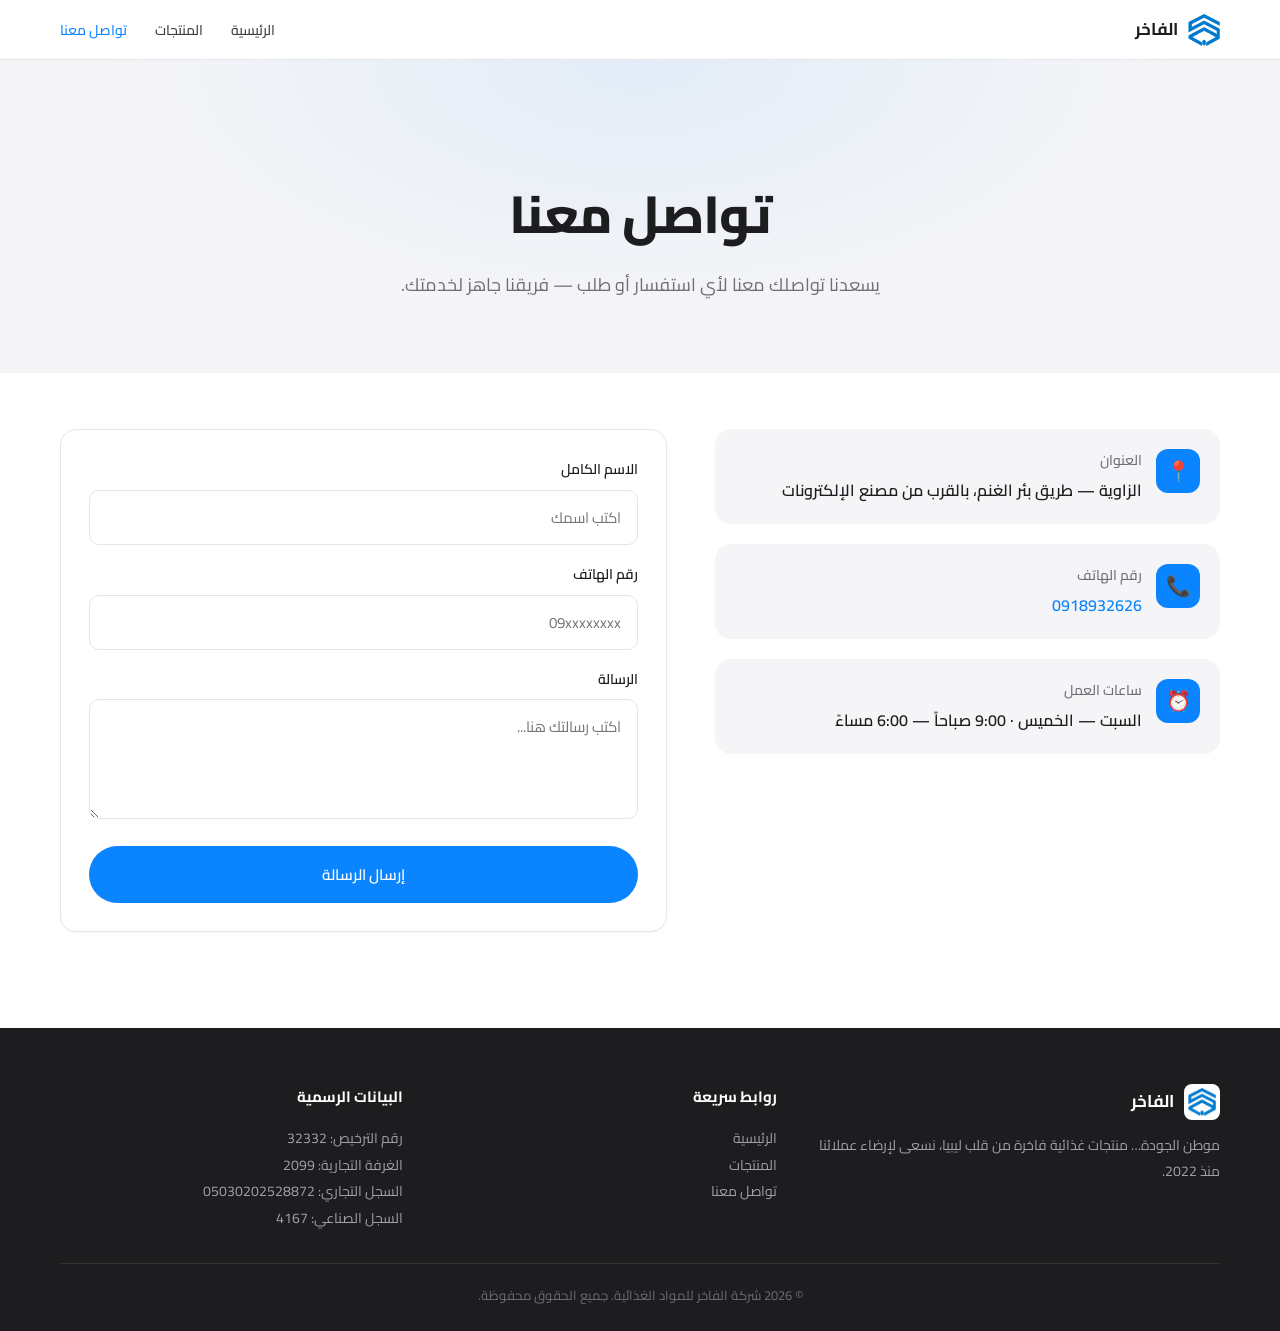
==== contact.html @ 940f7730 "Changes Co-authored-by: elseadyosef56-svg <226930668+elseadyosef56-svg@users.noreply.github.com>" ====
<!DOCTYPE html>
<html lang="ar" dir="rtl">
<head>
  <meta charset="UTF-8" />
  <meta name="viewport" content="width=device-width, initial-scale=1.0, viewport-fit=cover" />
  <meta name="description" content="تواصل مع شركة الفاخر للمواد الغذائية — الزاوية، ليبيا. هاتف: 0918932626" />
  <meta name="theme-color" content="#0a84ff" />
  <title>تواصل معنا | الفاخر</title>
  <link rel="icon" href="assets/images/logo.jpeg" type="image/jpeg" />
  <link rel="preconnect" href="https://fonts.googleapis.com" />
  <link rel="preconnect" href="https://fonts.gstatic.com" crossorigin />
  <link href="https://fonts.googleapis.com/css2?family=Cairo:wght@400;500;600;700;800&family=Tajawal:wght@400;500;700&display=swap" rel="stylesheet" />
  <link rel="stylesheet" href="style.css" />
</head>
<body>
  <header class="navbar">
    <div class="container nav-inner">
      <a class="nav-brand" href="index.html">
        <img src="assets/images/logo.jpeg" alt="شعار الفاخر" />
        <span>الفاخر</span>
      </a>
      <button class="nav-toggle" aria-label="فتح القائمة" aria-expanded="false">
        <span></span><span></span><span></span>
      </button>
      <ul class="nav-links">
        <li><a href="index.html">الرئيسية</a></li>
        <li><a href="products.html">المنتجات</a></li>
        <li><a href="contact.html" class="active">تواصل معنا</a></li>
      </ul>
    </div>
  </header>

  <main>
    <section class="page-header">
      <h1>تواصل معنا</h1>
      <p>يسعدنا تواصلك معنا لأي استفسار أو طلب — فريقنا جاهز لخدمتك.</p>
    </section>

    <section style="padding: 56px 0 96px;">
      <div class="container">
        <div class="contact-grid">
          <div class="contact-info">
            <div class="contact-item reveal">
              <div class="ic">📍</div>
              <div>
                <h4>العنوان</h4>
                <p>الزاوية — طريق بئر الغنم، بالقرب من مصنع الإلكترونات</p>
              </div>
            </div>
            <div class="contact-item reveal">
              <div class="ic">📞</div>
              <div>
                <h4>رقم الهاتف</h4>
                <p><a href="tel:+218918932626" style="color: var(--brand);">0918932626</a></p>
              </div>
            </div>
            <div class="contact-item reveal">
              <div class="ic">⏰</div>
              <div>
                <h4>ساعات العمل</h4>
                <p>السبت — الخميس · 9:00 صباحاً — 6:00 مساءً</p>
              </div>
            </div>
          </div>

          <form class="contact-form reveal" novalidate>
            <div class="form-success">✓ شكراً لتواصلك! سنرد عليك في أقرب وقت.</div>
            <div class="form-group">
              <label for="name">الاسم الكامل</label>
              <input type="text" id="name" name="name" required placeholder="اكتب اسمك" />
            </div>
            <div class="form-group">
              <label for="phone">رقم الهاتف</label>
              <input type="tel" id="phone" name="phone" required placeholder="09xxxxxxxx" />
            </div>
            <div class="form-group">
              <label for="message">الرسالة</label>
              <textarea id="message" name="message" required placeholder="اكتب رسالتك هنا..."></textarea>
            </div>
            <button type="submit" class="form-submit">إرسال الرسالة</button>
          </form>
        </div>
      </div>
    </section>
  </main>

  <footer class="footer">
    <div class="container">
      <div class="footer-grid">
        <div>
          <div class="footer-brand">
            <img src="assets/images/logo.jpeg" alt="شعار الفاخر" />
            <span>الفاخر</span>
          </div>
          <p>موطن الجودة… منتجات غذائية فاخرة من قلب ليبيا، نسعى لإرضاء عملائنا منذ 2022.</p>
        </div>
        <div>
          <h4>روابط سريعة</h4>
          <ul>
            <li><a href="index.html">الرئيسية</a></li>
            <li><a href="products.html">المنتجات</a></li>
            <li><a href="contact.html">تواصل معنا</a></li>
          </ul>
        </div>
        <div>
          <h4>البيانات الرسمية</h4>
          <ul>
            <li>رقم الترخيص: 32332</li>
            <li>الغرفة التجارية: 2099</li>
            <li>السجل التجاري: 05030202528872</li>
            <li>السجل الصناعي: 4167</li>
          </ul>
        </div>
      </div>
      <div class="footer-bottom">
        © <span id="year"></span> شركة الفاخر للمواد الغذائية. جميع الحقوق محفوظة.
      </div>
    </div>
  </footer>

  <script src="script.js"></script>
</body>
</html>
---- style.css ----
/* ============================================
   Al-Fakher (الفاخر) — Premium Static Site
   Mobile-first, RTL, Apple-style minimalism
   ============================================ */

:root {
  --brand: #0a84ff;          /* Apple blue, close to logo */
  --brand-dark: #0066cc;
  --bg: #ffffff;
  --bg-soft: #f5f5f7;        /* Apple light gray */
  --bg-card: #ffffff;
  --text: #1d1d1f;           /* Apple near-black */
  --text-muted: #6e6e73;
  --border: #e5e5ea;
  --shadow-sm: 0 1px 2px rgba(0, 0, 0, 0.04);
  --shadow-md: 0 6px 24px rgba(0, 0, 0, 0.06);
  --shadow-lg: 0 20px 50px rgba(0, 0, 0, 0.1);
  --radius-sm: 10px;
  --radius-md: 16px;
  --radius-lg: 22px;
  --container: 1200px;
  --nav-h: 60px;
  --transition: 0.3s cubic-bezier(0.22, 1, 0.36, 1);
}

* { box-sizing: border-box; margin: 0; padding: 0; }

html { scroll-behavior: smooth; -webkit-text-size-adjust: 100%; }

body {
  font-family: 'Cairo', 'Tajawal', -apple-system, BlinkMacSystemFont, sans-serif;
  font-size: 16px;
  line-height: 1.7;
  color: var(--text);
  background: var(--bg);
  direction: rtl;
  text-align: right;
  -webkit-font-smoothing: antialiased;
  overflow-x: hidden;
}

img { max-width: 100%; height: auto; display: block; }
a { color: inherit; text-decoration: none; transition: color var(--transition); }
button { font-family: inherit; cursor: pointer; border: none; background: none; }

.container {
  width: 100%;
  max-width: var(--container);
  margin: 0 auto;
  padding: 0 20px;
}

/* ===== Navbar ===== */
.navbar {
  position: fixed;
  top: 0; left: 0; right: 0;
  height: var(--nav-h);
  background: rgba(255, 255, 255, 0.8);
  backdrop-filter: saturate(180%) blur(20px);
  -webkit-backdrop-filter: saturate(180%) blur(20px);
  border-bottom: 1px solid var(--border);
  z-index: 1000;
  transition: box-shadow var(--transition);
}
.navbar.scrolled { box-shadow: var(--shadow-sm); }

.nav-inner {
  height: 100%;
  display: flex;
  align-items: center;
  justify-content: space-between;
  gap: 16px;
}
.nav-brand {
  display: flex;
  align-items: center;
  gap: 10px;
  font-weight: 700;
  font-size: 17px;
  color: var(--text);
}
.nav-brand img { width: 32px; height: 32px; border-radius: 6px; object-fit: contain; }

.nav-links {
  display: flex;
  align-items: center;
  gap: 28px;
  list-style: none;
}
.nav-links a {
  font-size: 14px;
  font-weight: 500;
  color: var(--text);
  opacity: 0.85;
}
.nav-links a:hover, .nav-links a.active { opacity: 1; color: var(--brand); }

.nav-toggle {
  display: none;
  width: 40px;
  height: 40px;
  flex-direction: column;
  justify-content: center;
  align-items: center;
  gap: 5px;
}
.nav-toggle span {
  display: block;
  width: 22px;
  height: 2px;
  background: var(--text);
  border-radius: 2px;
  transition: transform var(--transition), opacity var(--transition);
}
.nav-toggle.open span:nth-child(1) { transform: translateY(7px) rotate(45deg); }
.nav-toggle.open span:nth-child(2) { opacity: 0; }
.nav-toggle.open span:nth-child(3) { transform: translateY(-7px) rotate(-45deg); }

@media (max-width: 768px) {
  .nav-toggle { display: flex; }
  .nav-links {
    position: fixed;
    top: var(--nav-h);
    left: 0; right: 0;
    flex-direction: column;
    gap: 0;
    background: rgba(255,255,255,0.98);
    backdrop-filter: blur(20px);
    border-bottom: 1px solid var(--border);
    padding: 10px 0;
    transform: translateY(-120%);
    transition: transform var(--transition);
  }
  .nav-links.open { transform: translateY(0); }
  .nav-links li { width: 100%; }
  .nav-links a {
    display: block;
    padding: 14px 24px;
    font-size: 16px;
    border-bottom: 1px solid var(--border);
  }
  .nav-links li:last-child a { border-bottom: none; }
}

/* ===== Sections ===== */
main { padding-top: var(--nav-h); }
section { padding: 64px 0; }
@media (min-width: 768px) { section { padding: 96px 0; } }

.section-title {
  font-size: 28px;
  font-weight: 700;
  letter-spacing: -0.02em;
  margin-bottom: 12px;
  color: var(--text);
}
.section-sub {
  font-size: 16px;
  color: var(--text-muted);
  margin-bottom: 40px;
  max-width: 640px;
}
@media (min-width: 768px) {
  .section-title { font-size: 40px; }
  .section-sub { font-size: 18px; }
}

/* ===== Hero ===== */
.hero {
  min-height: calc(100vh - var(--nav-h));
  display: flex;
  align-items: center;
  justify-content: center;
  text-align: center;
  background:
    radial-gradient(ellipse at top, rgba(10,132,255,0.08), transparent 60%),
    var(--bg-soft);
  padding: 80px 20px;
}
.hero-inner { max-width: 800px; animation: fadeUp 0.9s ease both; }
.hero-logo {
  width: 110px;
  height: 110px;
  margin: 0 auto 28px;
  border-radius: 24px;
  background: white;
  padding: 14px;
  box-shadow: var(--shadow-lg);
  object-fit: contain;
}
.hero h1 {
  font-size: 40px;
  font-weight: 800;
  letter-spacing: -0.03em;
  line-height: 1.15;
  background: linear-gradient(135deg, var(--text) 0%, var(--brand) 100%);
  -webkit-background-clip: text;
  background-clip: text;
  -webkit-text-fill-color: transparent;
  margin-bottom: 18px;
}
.hero p {
  font-size: 17px;
  color: var(--text-muted);
  max-width: 560px;
  margin: 0 auto 32px;
}
.hero-cta {
  display: inline-flex;
  align-items: center;
  gap: 8px;
  background: var(--brand);
  color: white;
  padding: 14px 30px;
  border-radius: 999px;
  font-weight: 600;
  font-size: 15px;
  transition: transform var(--transition), background var(--transition);
}
.hero-cta:hover { background: var(--brand-dark); transform: translateY(-2px); color: white; }

@media (min-width: 768px) {
  .hero h1 { font-size: 64px; }
  .hero p { font-size: 19px; }
  .hero-logo { width: 130px; height: 130px; }
}

/* ===== About ===== */
.about { background: var(--bg); }
.about-grid {
  display: grid;
  grid-template-columns: 1fr;
  gap: 24px;
  margin-top: 32px;
}
@media (min-width: 768px) { .about-grid { grid-template-columns: 1fr 1fr; gap: 32px; } }

.about-card {
  background: var(--bg-soft);
  border-radius: var(--radius-md);
  padding: 32px;
  transition: transform var(--transition), box-shadow var(--transition);
}
.about-card:hover { transform: translateY(-4px); box-shadow: var(--shadow-md); }
.about-card .icon {
  width: 48px; height: 48px;
  border-radius: 12px;
  background: var(--brand);
  color: white;
  display: flex; align-items: center; justify-content: center;
  font-size: 22px;
  margin-bottom: 16px;
}
.about-card h3 { font-size: 20px; margin-bottom: 8px; font-weight: 700; }
.about-card p { color: var(--text-muted); font-size: 15px; }

/* ===== Products Grid ===== */
.products { background: var(--bg-soft); }
.products-grid {
  display: grid;
  grid-template-columns: 1fr;
  gap: 20px;
}
@media (min-width: 600px) { .products-grid { grid-template-columns: repeat(2, 1fr); } }
@media (min-width: 992px) { .products-grid { grid-template-columns: repeat(3, 1fr); gap: 28px; } }

.product-card {
  background: var(--bg-card);
  border-radius: var(--radius-md);
  overflow: hidden;
  box-shadow: var(--shadow-sm);
  transition: transform var(--transition), box-shadow var(--transition);
}
.product-card:hover {
  transform: translateY(-6px);
  box-shadow: var(--shadow-lg);
}
.product-img {
  width: 100%;
  aspect-ratio: 4/3;
  object-fit: cover;
  background: var(--bg-soft);
  transition: transform 0.6s ease;
}
.product-card:hover .product-img { transform: scale(1.05); }
.product-info { padding: 20px; }
.product-info h3 { font-size: 18px; font-weight: 700; margin-bottom: 6px; }
.product-info p { font-size: 14px; color: var(--text-muted); }

/* ===== Company Info Cards ===== */
.info { background: var(--bg); }
.info-grid {
  display: grid;
  grid-template-columns: 1fr;
  gap: 16px;
}
@media (min-width: 600px) { .info-grid { grid-template-columns: repeat(2, 1fr); } }
@media (min-width: 992px) { .info-grid { grid-template-columns: repeat(4, 1fr); } }

.info-card {
  background: linear-gradient(135deg, #ffffff, #f5f5f7);
  border: 1px solid var(--border);
  border-radius: var(--radius-md);
  padding: 24px;
  text-align: center;
  transition: transform var(--transition), box-shadow var(--transition), border-color var(--transition);
}
.info-card:hover {
  transform: translateY(-4px);
  box-shadow: var(--shadow-md);
  border-color: var(--brand);
}
.info-card .label {
  font-size: 13px;
  color: var(--text-muted);
  margin-bottom: 8px;
  font-weight: 500;
}
.info-card .value {
  font-size: 22px;
  font-weight: 800;
  color: var(--brand);
  letter-spacing: -0.01em;
  word-break: break-all;
}

/* ===== Contact ===== */
.contact-grid {
  display: grid;
  grid-template-columns: 1fr;
  gap: 32px;
}
@media (min-width: 900px) { .contact-grid { grid-template-columns: 1fr 1.2fr; gap: 48px; } }

.contact-info { display: flex; flex-direction: column; gap: 20px; }
.contact-item {
  display: flex; gap: 14px;
  background: var(--bg-soft);
  padding: 20px;
  border-radius: var(--radius-md);
  transition: transform var(--transition);
}
.contact-item:hover { transform: translateX(-4px); }
.contact-item .ic {
  width: 44px; height: 44px;
  flex-shrink: 0;
  border-radius: 12px;
  background: var(--brand);
  color: white;
  display: flex; align-items: center; justify-content: center;
  font-size: 20px;
}
.contact-item h4 { font-size: 14px; color: var(--text-muted); margin-bottom: 4px; font-weight: 500; }
.contact-item p { font-size: 16px; font-weight: 600; color: var(--text); }

.contact-form {
  background: var(--bg-card);
  border: 1px solid var(--border);
  border-radius: var(--radius-md);
  padding: 28px;
  box-shadow: var(--shadow-sm);
}
.form-group { margin-bottom: 18px; }
.form-group label {
  display: block;
  font-size: 14px;
  font-weight: 600;
  margin-bottom: 8px;
  color: var(--text);
}
.form-group input,
.form-group textarea {
  width: 100%;
  padding: 12px 16px;
  border: 1px solid var(--border);
  border-radius: var(--radius-sm);
  font-family: inherit;
  font-size: 15px;
  background: var(--bg);
  color: var(--text);
  transition: border-color var(--transition), box-shadow var(--transition);
  direction: rtl;
}
.form-group input:focus,
.form-group textarea:focus {
  outline: none;
  border-color: var(--brand);
  box-shadow: 0 0 0 3px rgba(10,132,255,0.15);
}
.form-group textarea { min-height: 120px; resize: vertical; }
.form-submit {
  width: 100%;
  background: var(--brand);
  color: white;
  padding: 14px;
  border-radius: 999px;
  font-weight: 600;
  font-size: 15px;
  transition: background var(--transition), transform var(--transition);
}
.form-submit:hover { background: var(--brand-dark); transform: translateY(-2px); }
.form-success {
  display: none;
  background: #e8f5e9;
  color: #1b5e20;
  padding: 12px 16px;
  border-radius: var(--radius-sm);
  margin-bottom: 16px;
  font-size: 14px;
  text-align: center;
}
.form-success.show { display: block; animation: fadeUp 0.4s ease; }

/* ===== Page Header (sub-pages) ===== */
.page-header {
  background:
    radial-gradient(ellipse at top, rgba(10,132,255,0.08), transparent 60%),
    var(--bg-soft);
  padding: 80px 20px 56px;
  text-align: center;
}
.page-header h1 {
  font-size: 36px;
  font-weight: 800;
  letter-spacing: -0.02em;
  margin-bottom: 12px;
}
.page-header p {
  font-size: 16px;
  color: var(--text-muted);
  max-width: 560px;
  margin: 0 auto;
}
@media (min-width: 768px) {
  .page-header { padding: 110px 20px 72px; }
  .page-header h1 { font-size: 52px; }
  .page-header p { font-size: 18px; }
}

/* ===== Footer ===== */
.footer {
  background: #1d1d1f;
  color: #f5f5f7;
  padding: 56px 0 24px;
}
.footer-grid {
  display: grid;
  grid-template-columns: 1fr;
  gap: 32px;
  margin-bottom: 32px;
}
@media (min-width: 768px) { .footer-grid { grid-template-columns: 1.2fr 1fr 1fr; } }

.footer h4 {
  font-size: 15px;
  font-weight: 700;
  margin-bottom: 16px;
  color: white;
}
.footer p, .footer li, .footer a {
  font-size: 14px;
  color: #a1a1a6;
  line-height: 1.9;
}
.footer ul { list-style: none; }
.footer a:hover { color: white; }
.footer-brand { display: flex; align-items: center; gap: 10px; margin-bottom: 12px; }
.footer-brand img { width: 36px; height: 36px; border-radius: 8px; object-fit: contain; background: white; padding: 4px; }
.footer-brand span { font-size: 17px; font-weight: 700; color: white; }
.footer-bottom {
  border-top: 1px solid #333;
  padding-top: 20px;
  text-align: center;
  font-size: 13px;
  color: #6e6e73;
}

/* ===== Animations ===== */
@keyframes fadeUp {
  from { opacity: 0; transform: translateY(20px); }
  to { opacity: 1; transform: translateY(0); }
}
.reveal { opacity: 0; transform: translateY(24px); transition: opacity 0.7s ease, transform 0.7s ease; }
.reveal.visible { opacity: 1; transform: translateY(0); }

@media (prefers-reduced-motion: reduce) {
  *, *::before, *::after { animation: none !important; transition: none !important; }
}
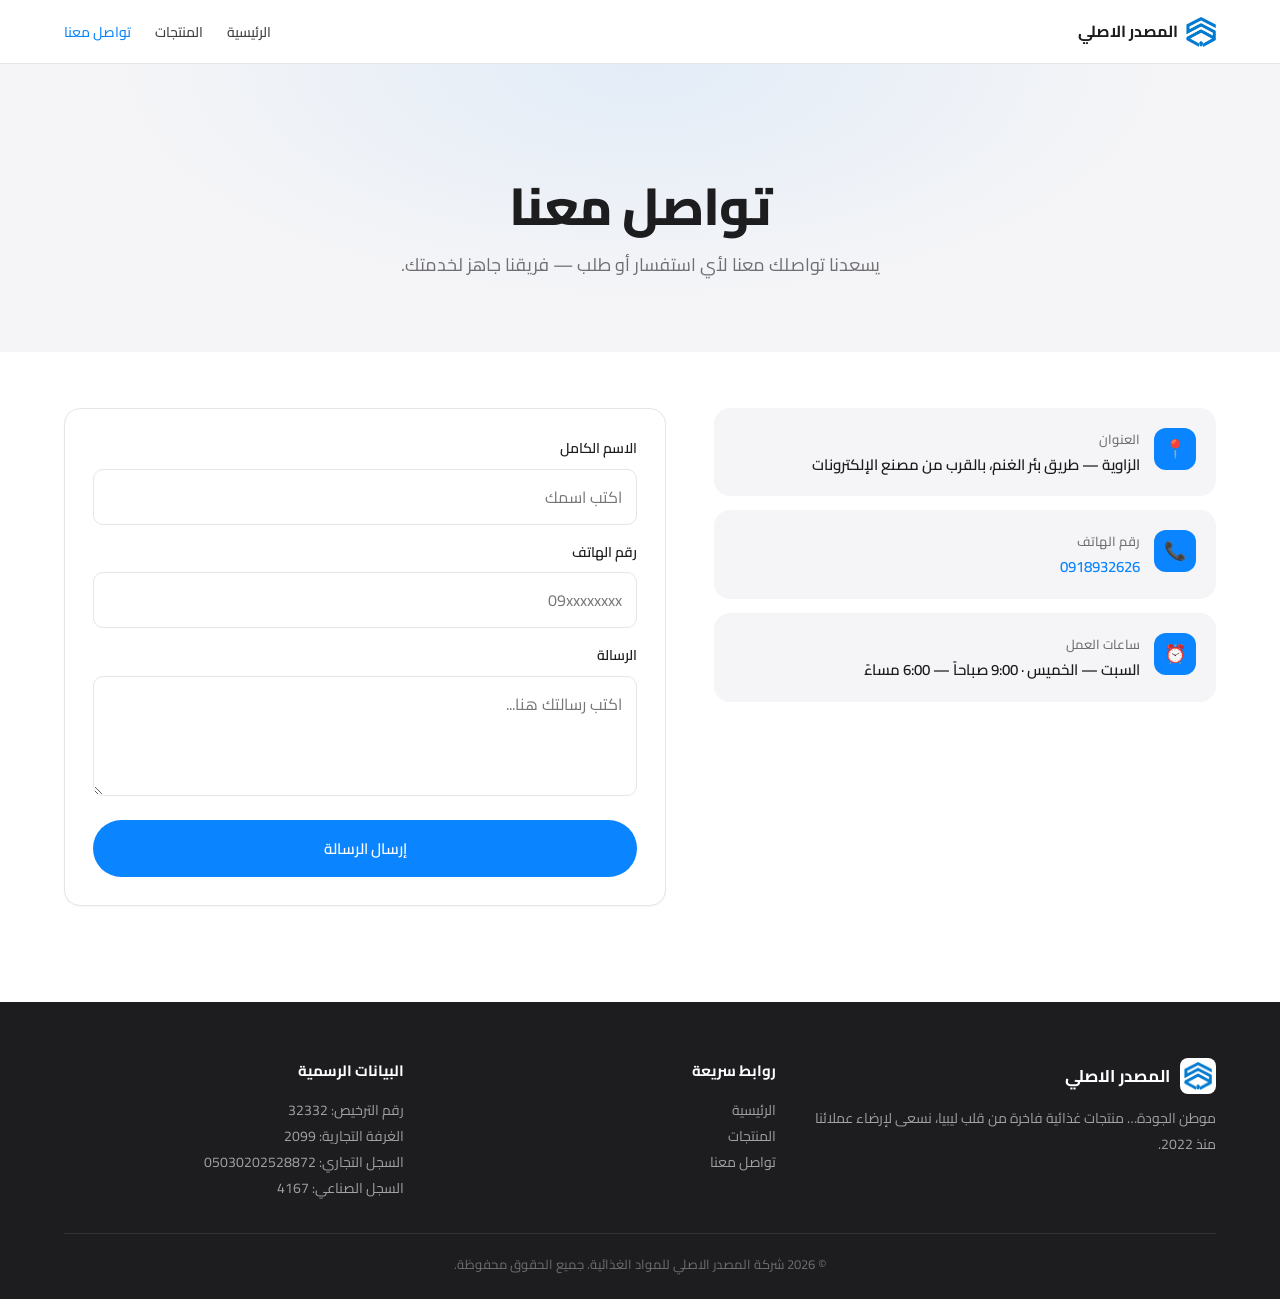
==== commit bae68b26: "Changes Co-authored-by: elseadyosef56-svg <226930668+elseadyosef56-svg@users.noreply.github.com>" ====
--- a/contact.html
+++ b/contact.html
@@ -3,9 +3,9 @@
 <head>
   <meta charset="UTF-8" />
   <meta name="viewport" content="width=device-width, initial-scale=1.0, viewport-fit=cover" />
-  <meta name="description" content="تواصل مع شركة الفاخر للمواد الغذائية — الزاوية، ليبيا. هاتف: 0918932626" />
+  <meta name="description" content="تواصل مع شركة المصدر الاصلي للمواد الغذائية — الزاوية، ليبيا. هاتف: 0918932626" />
   <meta name="theme-color" content="#0a84ff" />
-  <title>تواصل معنا | الفاخر</title>
+  <title>تواصل معنا | المصدر الاصلي </title>
   <link rel="icon" href="assets/images/logo.jpeg" type="image/jpeg" />
   <link rel="preconnect" href="https://fonts.googleapis.com" />
   <link rel="preconnect" href="https://fonts.gstatic.com" crossorigin />
@@ -16,8 +16,8 @@
   <header class="navbar">
     <div class="container nav-inner">
       <a class="nav-brand" href="index.html">
-        <img src="assets/images/logo.jpeg" alt="شعار الفاخر" />
-        <span>الفاخر</span>
+        <img src="assets/images/logo.jpeg" alt="شعار المصدر الاصلي " />
+        <span>المصدر الاصلي </span>
       </a>
       <button class="nav-toggle" aria-label="فتح القائمة" aria-expanded="false">
         <span></span><span></span><span></span>
@@ -89,8 +89,8 @@
       <div class="footer-grid">
         <div>
           <div class="footer-brand">
-            <img src="assets/images/logo.jpeg" alt="شعار الفاخر" />
-            <span>الفاخر</span>
+            <img src="assets/images/logo.jpeg" alt="شعار المصدر الاصلي " />
+            <span>المصدر الاصلي </span>
           </div>
           <p>موطن الجودة… منتجات غذائية فاخرة من قلب ليبيا، نسعى لإرضاء عملائنا منذ 2022.</p>
         </div>
@@ -113,7 +113,7 @@
         </div>
       </div>
       <div class="footer-bottom">
-        © <span id="year"></span> شركة الفاخر للمواد الغذائية. جميع الحقوق محفوظة.
+        © <span id="year"></span> شركة المصدر الاصلي للمواد الغذائية. جميع الحقوق محفوظة.
       </div>
     </div>
   </footer>
--- a/style.css
+++ b/style.css
@@ -4,12 +4,13 @@
    ============================================ */
 
 :root {
-  --brand: #0a84ff;          /* Apple blue, close to logo */
+  --brand: #0a84ff;
   --brand-dark: #0066cc;
+  --brand-glow: rgba(10, 132, 255, 0.15);
   --bg: #ffffff;
-  --bg-soft: #f5f5f7;        /* Apple light gray */
+  --bg-soft: #f5f5f7;
   --bg-card: #ffffff;
-  --text: #1d1d1f;           /* Apple near-black */
+  --text: #1d1d1f;
   --text-muted: #6e6e73;
   --border: #e5e5ea;
   --shadow-sm: 0 1px 2px rgba(0, 0, 0, 0.04);
@@ -19,13 +20,21 @@
   --radius-md: 16px;
   --radius-lg: 22px;
   --container: 1200px;
-  --nav-h: 60px;
+  --nav-h: 56px;
   --transition: 0.3s cubic-bezier(0.22, 1, 0.36, 1);
 }
 
+@media (min-width: 768px) {
+  :root { --nav-h: 64px; }
+}
+
 * { box-sizing: border-box; margin: 0; padding: 0; }
 
-html { scroll-behavior: smooth; -webkit-text-size-adjust: 100%; }
+html {
+  scroll-behavior: smooth;
+  -webkit-text-size-adjust: 100%;
+  text-size-adjust: 100%;
+}
 
 body {
   font-family: 'Cairo', 'Tajawal', -apple-system, BlinkMacSystemFont, sans-serif;
@@ -37,6 +46,8 @@
   text-align: right;
   -webkit-font-smoothing: antialiased;
   overflow-x: hidden;
+  width: 100%;
+  min-height: 100vh;
 }
 
 img { max-width: 100%; height: auto; display: block; }
@@ -47,7 +58,10 @@
   width: 100%;
   max-width: var(--container);
   margin: 0 auto;
-  padding: 0 20px;
+  padding: 0 16px;
+}
+@media (min-width: 768px) {
+  .container { padding: 0 24px; }
 }
 
 /* ===== Navbar ===== */
@@ -55,7 +69,7 @@
   position: fixed;
   top: 0; left: 0; right: 0;
   height: var(--nav-h);
-  background: rgba(255, 255, 255, 0.8);
+  background: rgba(255, 255, 255, 0.85);
   backdrop-filter: saturate(180%) blur(20px);
   -webkit-backdrop-filter: saturate(180%) blur(20px);
   border-bottom: 1px solid var(--border);
@@ -69,22 +83,30 @@
   display: flex;
   align-items: center;
   justify-content: space-between;
-  gap: 16px;
+  gap: 12px;
 }
 .nav-brand {
   display: flex;
   align-items: center;
-  gap: 10px;
+  gap: 8px;
   font-weight: 700;
-  font-size: 17px;
-  color: var(--text);
-}
-.nav-brand img { width: 32px; height: 32px; border-radius: 6px; object-fit: contain; }
+  font-size: 16px;
+  color: var(--text);
+  min-width: 0;
+}
+.nav-brand img {
+  width: 30px;
+  height: 30px;
+  border-radius: 6px;
+  object-fit: contain;
+  flex-shrink: 0;
+}
+.nav-brand span { white-space: nowrap; }
 
 .nav-links {
   display: flex;
   align-items: center;
-  gap: 28px;
+  gap: 24px;
   list-style: none;
 }
 .nav-links a {
@@ -97,13 +119,17 @@
 
 .nav-toggle {
   display: none;
-  width: 40px;
-  height: 40px;
+  width: 42px;
+  height: 42px;
   flex-direction: column;
   justify-content: center;
   align-items: center;
   gap: 5px;
-}
+  border-radius: 10px;
+  flex-shrink: 0;
+  -webkit-tap-highlight-color: transparent;
+}
+.nav-toggle:active { background: var(--bg-soft); }
 .nav-toggle span {
   display: block;
   width: 22px;
@@ -126,16 +152,20 @@
     gap: 0;
     background: rgba(255,255,255,0.98);
     backdrop-filter: blur(20px);
+    -webkit-backdrop-filter: blur(20px);
     border-bottom: 1px solid var(--border);
-    padding: 10px 0;
-    transform: translateY(-120%);
+    padding: 8px 0;
+    transform: translateY(-130%);
     transition: transform var(--transition);
+    box-shadow: var(--shadow-md);
+    max-height: calc(100vh - var(--nav-h));
+    overflow-y: auto;
   }
   .nav-links.open { transform: translateY(0); }
   .nav-links li { width: 100%; }
   .nav-links a {
     display: block;
-    padding: 14px 24px;
+    padding: 14px 20px;
     font-size: 16px;
     border-bottom: 1px solid var(--border);
   }
@@ -144,30 +174,32 @@
 
 /* ===== Sections ===== */
 main { padding-top: var(--nav-h); }
-section { padding: 64px 0; }
+section { padding: 48px 0; }
 @media (min-width: 768px) { section { padding: 96px 0; } }
 
 .section-title {
-  font-size: 28px;
+  font-size: 24px;
   font-weight: 700;
   letter-spacing: -0.02em;
-  margin-bottom: 12px;
-  color: var(--text);
+  margin-bottom: 10px;
+  color: var(--text);
+  line-height: 1.25;
 }
 .section-sub {
-  font-size: 16px;
+  font-size: 15px;
   color: var(--text-muted);
-  margin-bottom: 40px;
+  margin-bottom: 28px;
   max-width: 640px;
-}
-@media (min-width: 768px) {
-  .section-title { font-size: 40px; }
-  .section-sub { font-size: 18px; }
+  line-height: 1.6;
+}
+@media (min-width: 768px) {
+  .section-title { font-size: 40px; margin-bottom: 12px; }
+  .section-sub { font-size: 18px; margin-bottom: 40px; }
 }
 
 /* ===== Hero ===== */
 .hero {
-  min-height: calc(100vh - var(--nav-h));
+  min-height: calc(100svh - var(--nav-h));
   display: flex;
   align-items: center;
   justify-content: center;
@@ -175,35 +207,38 @@
   background:
     radial-gradient(ellipse at top, rgba(10,132,255,0.08), transparent 60%),
     var(--bg-soft);
-  padding: 80px 20px;
-}
-.hero-inner { max-width: 800px; animation: fadeUp 0.9s ease both; }
+  padding: 56px 16px 64px;
+}
+.hero-inner { max-width: 800px; width: 100%; animation: fadeUp 0.9s ease both; }
 .hero-logo {
-  width: 110px;
-  height: 110px;
-  margin: 0 auto 28px;
-  border-radius: 24px;
+  width: 88px;
+  height: 88px;
+  margin: 0 auto 20px;
+  border-radius: 20px;
   background: white;
-  padding: 14px;
+  padding: 12px;
   box-shadow: var(--shadow-lg);
   object-fit: contain;
 }
 .hero h1 {
-  font-size: 40px;
+  font-size: 30px;
   font-weight: 800;
-  letter-spacing: -0.03em;
-  line-height: 1.15;
+  letter-spacing: -0.02em;
+  line-height: 1.2;
   background: linear-gradient(135deg, var(--text) 0%, var(--brand) 100%);
   -webkit-background-clip: text;
   background-clip: text;
   -webkit-text-fill-color: transparent;
-  margin-bottom: 18px;
+  color: transparent;
+  margin-bottom: 14px;
+  padding: 0 4px;
 }
 .hero p {
-  font-size: 17px;
+  font-size: 15px;
   color: var(--text-muted);
   max-width: 560px;
-  margin: 0 auto 32px;
+  margin: 0 auto 26px;
+  line-height: 1.7;
 }
 .hero-cta {
   display: inline-flex;
@@ -211,18 +246,31 @@
   gap: 8px;
   background: var(--brand);
   color: white;
-  padding: 14px 30px;
+  padding: 13px 26px;
   border-radius: 999px;
   font-weight: 600;
   font-size: 15px;
-  transition: transform var(--transition), background var(--transition);
+  transition: transform var(--transition), background var(--transition), box-shadow var(--transition);
+  box-shadow: 0 8px 20px var(--brand-glow);
+  -webkit-tap-highlight-color: transparent;
 }
 .hero-cta:hover { background: var(--brand-dark); transform: translateY(-2px); color: white; }
-
-@media (min-width: 768px) {
-  .hero h1 { font-size: 64px; }
+.hero-cta:active { transform: translateY(0); }
+
+@media (min-width: 480px) {
+  .hero h1 { font-size: 36px; }
+  .hero p { font-size: 16px; }
+  .hero-logo { width: 100px; height: 100px; }
+}
+@media (min-width: 768px) {
+  .hero { padding: 80px 20px; }
+  .hero h1 { font-size: 56px; }
   .hero p { font-size: 19px; }
   .hero-logo { width: 130px; height: 130px; }
+  .hero-cta { padding: 14px 30px; }
+}
+@media (min-width: 1024px) {
+  .hero h1 { font-size: 64px; }
 }
 
 /* ===== About ===== */
@@ -230,38 +278,43 @@
 .about-grid {
   display: grid;
   grid-template-columns: 1fr;
-  gap: 24px;
-  margin-top: 32px;
-}
-@media (min-width: 768px) { .about-grid { grid-template-columns: 1fr 1fr; gap: 32px; } }
+  gap: 16px;
+  margin-top: 24px;
+}
+@media (min-width: 768px) { .about-grid { grid-template-columns: 1fr 1fr; gap: 32px; margin-top: 32px; } }
 
 .about-card {
   background: var(--bg-soft);
   border-radius: var(--radius-md);
-  padding: 32px;
+  padding: 24px 20px;
   transition: transform var(--transition), box-shadow var(--transition);
 }
+@media (min-width: 768px) { .about-card { padding: 32px; } }
 .about-card:hover { transform: translateY(-4px); box-shadow: var(--shadow-md); }
 .about-card .icon {
-  width: 48px; height: 48px;
+  width: 44px; height: 44px;
   border-radius: 12px;
   background: var(--brand);
   color: white;
   display: flex; align-items: center; justify-content: center;
-  font-size: 22px;
-  margin-bottom: 16px;
-}
-.about-card h3 { font-size: 20px; margin-bottom: 8px; font-weight: 700; }
-.about-card p { color: var(--text-muted); font-size: 15px; }
+  font-size: 20px;
+  margin-bottom: 14px;
+}
+.about-card h3 { font-size: 18px; margin-bottom: 8px; font-weight: 700; }
+.about-card p { color: var(--text-muted); font-size: 14.5px; line-height: 1.7; }
+@media (min-width: 768px) {
+  .about-card h3 { font-size: 20px; }
+  .about-card p { font-size: 15px; }
+}
 
 /* ===== Products Grid ===== */
 .products { background: var(--bg-soft); }
 .products-grid {
   display: grid;
   grid-template-columns: 1fr;
-  gap: 20px;
-}
-@media (min-width: 600px) { .products-grid { grid-template-columns: repeat(2, 1fr); } }
+  gap: 16px;
+}
+@media (min-width: 560px) { .products-grid { grid-template-columns: repeat(2, 1fr); gap: 18px; } }
 @media (min-width: 992px) { .products-grid { grid-template-columns: repeat(3, 1fr); gap: 28px; } }
 
 .product-card {
@@ -269,11 +322,13 @@
   border-radius: var(--radius-md);
   overflow: hidden;
   box-shadow: var(--shadow-sm);
+  border: 1px solid var(--border);
   transition: transform var(--transition), box-shadow var(--transition);
 }
 .product-card:hover {
   transform: translateY(-6px);
   box-shadow: var(--shadow-lg);
+  border-color: transparent;
 }
 .product-img {
   width: 100%;
@@ -283,84 +338,117 @@
   transition: transform 0.6s ease;
 }
 .product-card:hover .product-img { transform: scale(1.05); }
-.product-info { padding: 20px; }
-.product-info h3 { font-size: 18px; font-weight: 700; margin-bottom: 6px; }
-.product-info p { font-size: 14px; color: var(--text-muted); }
+.product-info { padding: 16px 18px; }
+.product-info h3 {
+  font-size: 16px;
+  font-weight: 700;
+  margin-bottom: 6px;
+  line-height: 1.4;
+}
+.product-info p {
+  font-size: 13.5px;
+  color: var(--text-muted);
+  line-height: 1.6;
+}
+@media (min-width: 768px) {
+  .product-info { padding: 20px; }
+  .product-info h3 { font-size: 18px; }
+  .product-info p { font-size: 14px; }
+}
 
 /* ===== Company Info Cards ===== */
 .info { background: var(--bg); }
 .info-grid {
   display: grid;
-  grid-template-columns: 1fr;
-  gap: 16px;
-}
-@media (min-width: 600px) { .info-grid { grid-template-columns: repeat(2, 1fr); } }
+  grid-template-columns: 1fr 1fr;
+  gap: 12px;
+}
+@media (min-width: 600px) { .info-grid { grid-template-columns: repeat(2, 1fr); gap: 16px; } }
 @media (min-width: 992px) { .info-grid { grid-template-columns: repeat(4, 1fr); } }
 
 .info-card {
   background: linear-gradient(135deg, #ffffff, #f5f5f7);
   border: 1px solid var(--border);
   border-radius: var(--radius-md);
-  padding: 24px;
+  padding: 18px 14px;
   text-align: center;
   transition: transform var(--transition), box-shadow var(--transition), border-color var(--transition);
-}
+  min-width: 0;
+}
+@media (min-width: 768px) { .info-card { padding: 24px; } }
 .info-card:hover {
   transform: translateY(-4px);
   box-shadow: var(--shadow-md);
   border-color: var(--brand);
 }
 .info-card .label {
-  font-size: 13px;
+  font-size: 12px;
   color: var(--text-muted);
-  margin-bottom: 8px;
+  margin-bottom: 6px;
   font-weight: 500;
 }
 .info-card .value {
-  font-size: 22px;
+  font-size: 16px;
   font-weight: 800;
   color: var(--brand);
   letter-spacing: -0.01em;
   word-break: break-all;
+  overflow-wrap: anywhere;
+  line-height: 1.3;
+  direction: ltr;
+}
+@media (min-width: 768px) {
+  .info-card .label { font-size: 13px; margin-bottom: 8px; }
+  .info-card .value { font-size: 22px; }
 }
 
 /* ===== Contact ===== */
 .contact-grid {
   display: grid;
   grid-template-columns: 1fr;
-  gap: 32px;
+  gap: 24px;
 }
 @media (min-width: 900px) { .contact-grid { grid-template-columns: 1fr 1.2fr; gap: 48px; } }
 
-.contact-info { display: flex; flex-direction: column; gap: 20px; }
+.contact-info { display: flex; flex-direction: column; gap: 14px; }
 .contact-item {
-  display: flex; gap: 14px;
+  display: flex; gap: 12px;
   background: var(--bg-soft);
-  padding: 20px;
+  padding: 16px;
   border-radius: var(--radius-md);
   transition: transform var(--transition);
-}
+  align-items: flex-start;
+}
+@media (min-width: 768px) { .contact-item { padding: 20px; gap: 14px; } }
 .contact-item:hover { transform: translateX(-4px); }
+.contact-item > div:last-child { min-width: 0; flex: 1; }
 .contact-item .ic {
-  width: 44px; height: 44px;
+  width: 42px; height: 42px;
   flex-shrink: 0;
   border-radius: 12px;
   background: var(--brand);
   color: white;
   display: flex; align-items: center; justify-content: center;
-  font-size: 20px;
-}
-.contact-item h4 { font-size: 14px; color: var(--text-muted); margin-bottom: 4px; font-weight: 500; }
-.contact-item p { font-size: 16px; font-weight: 600; color: var(--text); }
+  font-size: 18px;
+}
+.contact-item h4 { font-size: 13px; color: var(--text-muted); margin-bottom: 4px; font-weight: 500; }
+.contact-item p {
+  font-size: 15px;
+  font-weight: 600;
+  color: var(--text);
+  word-break: break-word;
+  line-height: 1.5;
+}
 
 .contact-form {
   background: var(--bg-card);
   border: 1px solid var(--border);
   border-radius: var(--radius-md);
-  padding: 28px;
+  padding: 22px 18px;
   box-shadow: var(--shadow-sm);
 }
-.form-group { margin-bottom: 18px; }
+@media (min-width: 768px) { .contact-form { padding: 28px; } }
+.form-group { margin-bottom: 16px; }
 .form-group label {
   display: block;
   font-size: 14px;
@@ -371,21 +459,23 @@
 .form-group input,
 .form-group textarea {
   width: 100%;
-  padding: 12px 16px;
+  padding: 12px 14px;
   border: 1px solid var(--border);
   border-radius: var(--radius-sm);
   font-family: inherit;
-  font-size: 15px;
+  font-size: 16px; /* prevents iOS zoom on focus */
   background: var(--bg);
   color: var(--text);
   transition: border-color var(--transition), box-shadow var(--transition);
   direction: rtl;
+  -webkit-appearance: none;
+  appearance: none;
 }
 .form-group input:focus,
 .form-group textarea:focus {
   outline: none;
   border-color: var(--brand);
-  box-shadow: 0 0 0 3px rgba(10,132,255,0.15);
+  box-shadow: 0 0 0 3px var(--brand-glow);
 }
 .form-group textarea { min-height: 120px; resize: vertical; }
 .form-submit {
@@ -397,8 +487,10 @@
   font-weight: 600;
   font-size: 15px;
   transition: background var(--transition), transform var(--transition);
+  -webkit-tap-highlight-color: transparent;
 }
 .form-submit:hover { background: var(--brand-dark); transform: translateY(-2px); }
+.form-submit:active { transform: translateY(0); }
 .form-success {
   display: none;
   background: #e8f5e9;
@@ -416,24 +508,26 @@
   background:
     radial-gradient(ellipse at top, rgba(10,132,255,0.08), transparent 60%),
     var(--bg-soft);
-  padding: 80px 20px 56px;
+  padding: 56px 16px 40px;
   text-align: center;
 }
 .page-header h1 {
-  font-size: 36px;
+  font-size: 28px;
   font-weight: 800;
   letter-spacing: -0.02em;
-  margin-bottom: 12px;
+  margin-bottom: 10px;
+  line-height: 1.25;
 }
 .page-header p {
-  font-size: 16px;
+  font-size: 15px;
   color: var(--text-muted);
   max-width: 560px;
   margin: 0 auto;
+  line-height: 1.6;
 }
 @media (min-width: 768px) {
   .page-header { padding: 110px 20px 72px; }
-  .page-header h1 { font-size: 52px; }
+  .page-header h1 { font-size: 52px; margin-bottom: 12px; }
   .page-header p { font-size: 18px; }
 }
 
@@ -441,26 +535,29 @@
 .footer {
   background: #1d1d1f;
   color: #f5f5f7;
-  padding: 56px 0 24px;
-}
+  padding: 40px 0 20px;
+}
+@media (min-width: 768px) { .footer { padding: 56px 0 24px; } }
+
 .footer-grid {
   display: grid;
   grid-template-columns: 1fr;
-  gap: 32px;
-  margin-bottom: 32px;
-}
-@media (min-width: 768px) { .footer-grid { grid-template-columns: 1.2fr 1fr 1fr; } }
+  gap: 28px;
+  margin-bottom: 24px;
+}
+@media (min-width: 768px) { .footer-grid { grid-template-columns: 1.2fr 1fr 1fr; gap: 32px; margin-bottom: 32px; } }
 
 .footer h4 {
   font-size: 15px;
   font-weight: 700;
-  margin-bottom: 16px;
+  margin-bottom: 14px;
   color: white;
 }
 .footer p, .footer li, .footer a {
   font-size: 14px;
   color: #a1a1a6;
-  line-height: 1.9;
+  line-height: 1.85;
+  word-break: break-word;
 }
 .footer ul { list-style: none; }
 .footer a:hover { color: white; }
@@ -469,10 +566,14 @@
 .footer-brand span { font-size: 17px; font-weight: 700; color: white; }
 .footer-bottom {
   border-top: 1px solid #333;
-  padding-top: 20px;
+  padding-top: 18px;
   text-align: center;
-  font-size: 13px;
+  font-size: 12.5px;
   color: #6e6e73;
+  line-height: 1.6;
+}
+@media (min-width: 768px) {
+  .footer-bottom { font-size: 13px; padding-top: 20px; }
 }
 
 /* ===== Animations ===== */
@@ -485,4 +586,5 @@
 
 @media (prefers-reduced-motion: reduce) {
   *, *::before, *::after { animation: none !important; transition: none !important; }
-}
+  .reveal { opacity: 1; transform: none; }
+}
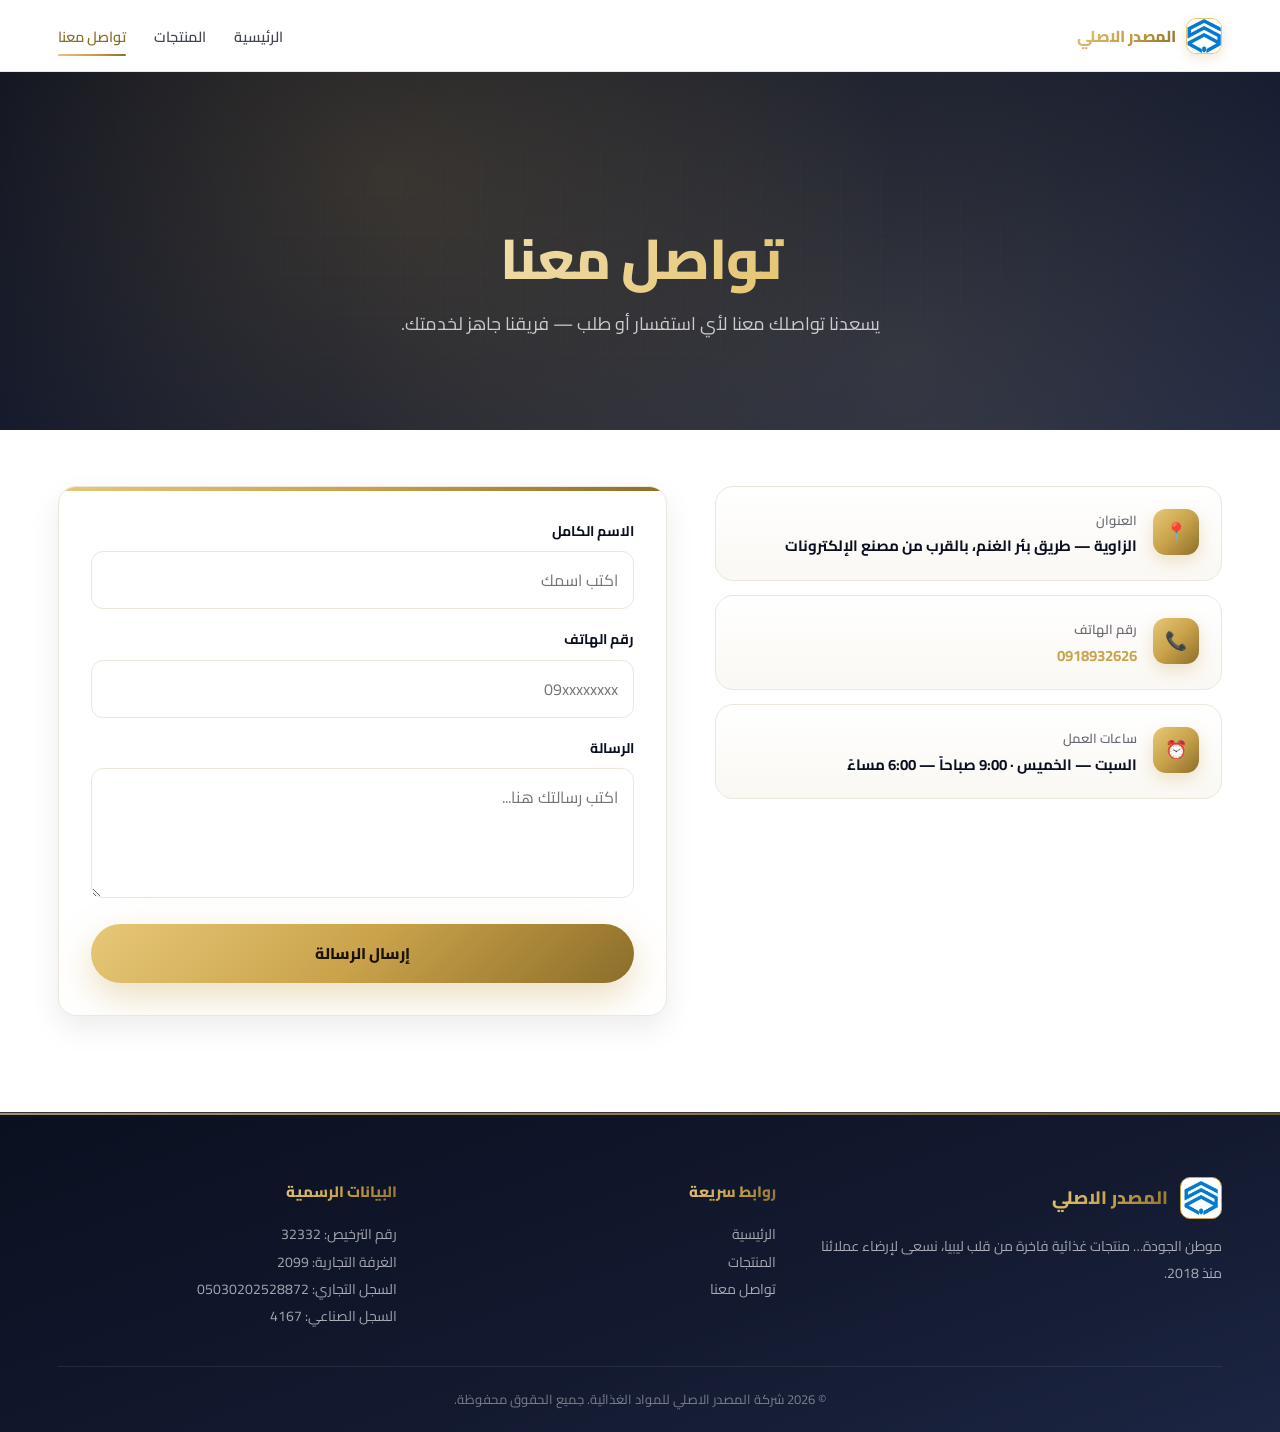
==== commit 128c7895: "Changes Co-authored-by: elseadyosef56-svg <226930668+elseadyosef56-svg@users.noreply.github.com>" ====
--- a/contact.html
+++ b/contact.html
@@ -92,7 +92,7 @@
             <img src="assets/images/logo.jpeg" alt="شعار المصدر الاصلي " />
             <span>المصدر الاصلي </span>
           </div>
-          <p>موطن الجودة… منتجات غذائية فاخرة من قلب ليبيا، نسعى لإرضاء عملائنا منذ 2022.</p>
+          <p>موطن الجودة… منتجات غذائية فاخرة من قلب ليبيا، نسعى لإرضاء عملائنا منذ 2018.</p>
         </div>
         <div>
           <h4>روابط سريعة</h4>
--- a/style.css
+++ b/style.css
@@ -1,34 +1,48 @@
 /* ============================================
-   Al-Fakher (الفاخر) — Premium Static Site
-   Mobile-first, RTL, Apple-style minimalism
+   المصدر الاصلي — Premium Static Site
+   Mobile-first, RTL, Luxury design
+   Gold + Deep Navy aesthetic
    ============================================ */
 
 :root {
-  --brand: #0a84ff;
-  --brand-dark: #0066cc;
-  --brand-glow: rgba(10, 132, 255, 0.15);
+  /* Luxury palette */
+  --brand: #c9a24a;          /* champagne gold */
+  --brand-2: #e6c878;        /* light gold */
+  --brand-dark: #8c6e2a;     /* deep gold */
+  --brand-glow: rgba(201, 162, 74, 0.28);
+  --ink: #0b1020;            /* deep navy */
+  --ink-2: #131a30;
+  --ink-3: #1c2542;
   --bg: #ffffff;
-  --bg-soft: #f5f5f7;
+  --bg-soft: #faf8f3;        /* warm cream */
   --bg-card: #ffffff;
-  --text: #1d1d1f;
-  --text-muted: #6e6e73;
-  --border: #e5e5ea;
-  --shadow-sm: 0 1px 2px rgba(0, 0, 0, 0.04);
-  --shadow-md: 0 6px 24px rgba(0, 0, 0, 0.06);
-  --shadow-lg: 0 20px 50px rgba(0, 0, 0, 0.1);
-  --radius-sm: 10px;
-  --radius-md: 16px;
-  --radius-lg: 22px;
+  --text: #1a1a1f;
+  --text-muted: #6b6b73;
+  --border: #ece7da;
+  --border-strong: #d9d2bf;
+
+  --shadow-sm: 0 1px 2px rgba(20, 16, 6, 0.05);
+  --shadow-md: 0 12px 30px rgba(20, 16, 6, 0.08);
+  --shadow-lg: 0 28px 60px rgba(20, 16, 6, 0.14);
+  --shadow-gold: 0 14px 36px rgba(201, 162, 74, 0.35);
+
+  --radius-sm: 12px;
+  --radius-md: 18px;
+  --radius-lg: 26px;
   --container: 1200px;
-  --nav-h: 56px;
-  --transition: 0.3s cubic-bezier(0.22, 1, 0.36, 1);
+  --nav-h: 60px;
+  --transition: 0.35s cubic-bezier(0.22, 1, 0.36, 1);
+
+  --gradient-gold: linear-gradient(135deg, #e6c878 0%, #c9a24a 50%, #8c6e2a 100%);
+  --gradient-ink: linear-gradient(160deg, #0b1020 0%, #131a30 60%, #1c2542 100%);
 }
 
 @media (min-width: 768px) {
-  :root { --nav-h: 64px; }
+  :root { --nav-h: 72px; }
 }
 
 * { box-sizing: border-box; margin: 0; padding: 0; }
+*::selection { background: var(--brand); color: #fff; }
 
 html {
   scroll-behavior: smooth;
@@ -39,7 +53,7 @@
 body {
   font-family: 'Cairo', 'Tajawal', -apple-system, BlinkMacSystemFont, sans-serif;
   font-size: 16px;
-  line-height: 1.7;
+  line-height: 1.75;
   color: var(--text);
   background: var(--bg);
   direction: rtl;
@@ -58,10 +72,10 @@
   width: 100%;
   max-width: var(--container);
   margin: 0 auto;
-  padding: 0 16px;
+  padding: 0 18px;
 }
 @media (min-width: 768px) {
-  .container { padding: 0 24px; }
+  .container { padding: 0 28px; }
 }
 
 /* ===== Navbar ===== */
@@ -69,14 +83,17 @@
   position: fixed;
   top: 0; left: 0; right: 0;
   height: var(--nav-h);
-  background: rgba(255, 255, 255, 0.85);
-  backdrop-filter: saturate(180%) blur(20px);
-  -webkit-backdrop-filter: saturate(180%) blur(20px);
-  border-bottom: 1px solid var(--border);
+  background: rgba(255, 255, 255, 0.78);
+  backdrop-filter: saturate(180%) blur(22px);
+  -webkit-backdrop-filter: saturate(180%) blur(22px);
+  border-bottom: 1px solid rgba(217, 210, 191, 0.5);
   z-index: 1000;
-  transition: box-shadow var(--transition);
-}
-.navbar.scrolled { box-shadow: var(--shadow-sm); }
+  transition: box-shadow var(--transition), background var(--transition);
+}
+.navbar.scrolled {
+  box-shadow: 0 6px 24px rgba(20, 16, 6, 0.06);
+  background: rgba(255, 255, 255, 0.92);
+}
 
 .nav-inner {
   height: 100%;
@@ -88,53 +105,76 @@
 .nav-brand {
   display: flex;
   align-items: center;
-  gap: 8px;
-  font-weight: 700;
+  gap: 10px;
+  font-weight: 800;
   font-size: 16px;
-  color: var(--text);
+  color: var(--ink);
   min-width: 0;
 }
 .nav-brand img {
-  width: 30px;
-  height: 30px;
-  border-radius: 6px;
-  object-fit: contain;
+  width: 36px;
+  height: 36px;
+  border-radius: 10px;
+  object-fit: cover;
   flex-shrink: 0;
-}
-.nav-brand span { white-space: nowrap; }
+  box-shadow: 0 4px 12px rgba(201, 162, 74, 0.25);
+  border: 1.5px solid var(--brand-2);
+}
+.nav-brand span {
+  white-space: nowrap;
+  background: var(--gradient-gold);
+  -webkit-background-clip: text;
+  background-clip: text;
+  -webkit-text-fill-color: transparent;
+  color: transparent;
+  letter-spacing: -0.01em;
+}
 
 .nav-links {
   display: flex;
   align-items: center;
-  gap: 24px;
+  gap: 28px;
   list-style: none;
 }
 .nav-links a {
-  font-size: 14px;
-  font-weight: 500;
-  color: var(--text);
-  opacity: 0.85;
-}
-.nav-links a:hover, .nav-links a.active { opacity: 1; color: var(--brand); }
+  font-size: 14.5px;
+  font-weight: 600;
+  color: var(--ink);
+  opacity: 0.78;
+  position: relative;
+  padding: 6px 0;
+}
+.nav-links a::after {
+  content: '';
+  position: absolute;
+  bottom: 0; right: 0;
+  width: 0; height: 2px;
+  background: var(--gradient-gold);
+  transition: width var(--transition);
+  border-radius: 2px;
+}
+.nav-links a:hover::after, .nav-links a.active::after { width: 100%; }
+.nav-links a:hover, .nav-links a.active { opacity: 1; color: var(--brand-dark); }
 
 .nav-toggle {
   display: none;
-  width: 42px;
-  height: 42px;
+  width: 44px;
+  height: 44px;
   flex-direction: column;
   justify-content: center;
   align-items: center;
   gap: 5px;
-  border-radius: 10px;
+  border-radius: 12px;
   flex-shrink: 0;
   -webkit-tap-highlight-color: transparent;
+  transition: background var(--transition);
 }
 .nav-toggle:active { background: var(--bg-soft); }
 .nav-toggle span {
   display: block;
   width: 22px;
   height: 2px;
-  background: var(--text);
+  background: var(--ink);
   border-radius: 2px;
   transition: transform var(--transition), opacity var(--transition);
 }
@@ -144,15 +184,16 @@
 
 @media (max-width: 768px) {
   .nav-toggle { display: flex; }
+  .nav-brand span { font-size: 15px; }
   .nav-links {
     position: fixed;
     top: var(--nav-h);
     left: 0; right: 0;
     flex-direction: column;
     gap: 0;
-    background: rgba(255,255,255,0.98);
-    backdrop-filter: blur(20px);
-    -webkit-backdrop-filter: blur(20px);
+    background: rgba(255,255,255,0.97);
+    backdrop-filter: blur(24px);
+    -webkit-backdrop-filter: blur(24px);
     border-bottom: 1px solid var(--border);
     padding: 8px 0;
     transform: translateY(-130%);
@@ -165,157 +206,250 @@
   .nav-links li { width: 100%; }
   .nav-links a {
     display: block;
-    padding: 14px 20px;
+    padding: 16px 22px;
     font-size: 16px;
     border-bottom: 1px solid var(--border);
   }
+  .nav-links a::after { display: none; }
   .nav-links li:last-child a { border-bottom: none; }
+  .nav-links a.active {
+    background: linear-gradient(90deg, rgba(201,162,74,0.08), transparent);
+    border-right: 3px solid var(--brand);
+  }
 }
 
 /* ===== Sections ===== */
 main { padding-top: var(--nav-h); }
-section { padding: 48px 0; }
-@media (min-width: 768px) { section { padding: 96px 0; } }
+section { padding: 56px 0; }
+@media (min-width: 768px) { section { padding: 110px 0; } }
 
 .section-title {
-  font-size: 24px;
-  font-weight: 700;
+  font-size: 26px;
+  font-weight: 800;
   letter-spacing: -0.02em;
-  margin-bottom: 10px;
-  color: var(--text);
+  margin-bottom: 12px;
+  color: var(--ink);
   line-height: 1.25;
+  position: relative;
+  display: inline-block;
+}
+.section-title::after {
+  content: '';
+  display: block;
+  width: 56px; height: 3px;
+  margin-top: 10px;
+  background: var(--gradient-gold);
+  border-radius: 3px;
 }
 .section-sub {
   font-size: 15px;
   color: var(--text-muted);
   margin-bottom: 28px;
   max-width: 640px;
-  line-height: 1.6;
+  line-height: 1.75;
 }
 @media (min-width: 768px) {
-  .section-title { font-size: 40px; margin-bottom: 12px; }
-  .section-sub { font-size: 18px; margin-bottom: 40px; }
+  .section-title { font-size: 42px; margin-bottom: 14px; }
+  .section-title::after { width: 72px; height: 4px; margin-top: 14px; }
+  .section-sub { font-size: 18px; margin-bottom: 44px; }
 }
 
 /* ===== Hero ===== */
 .hero {
+  position: relative;
   min-height: calc(100svh - var(--nav-h));
   display: flex;
   align-items: center;
   justify-content: center;
   text-align: center;
+  background: var(--gradient-ink);
+  padding: 64px 18px 72px;
+  overflow: hidden;
+  isolation: isolate;
+}
+.hero::before {
+  content: '';
+  position: absolute;
+  inset: 0;
   background:
-    radial-gradient(ellipse at top, rgba(10,132,255,0.08), transparent 60%),
-    var(--bg-soft);
-  padding: 56px 16px 64px;
-}
-.hero-inner { max-width: 800px; width: 100%; animation: fadeUp 0.9s ease both; }
+    radial-gradient(circle at 20% 20%, rgba(201,162,74,0.22), transparent 50%),
+    radial-gradient(circle at 80% 80%, rgba(230,200,120,0.18), transparent 55%),
+    radial-gradient(circle at 50% 100%, rgba(201,162,74,0.12), transparent 60%);
+  z-index: -1;
+}
+.hero::after {
+  content: '';
+  position: absolute;
+  inset: 0;
+  background-image:
+    linear-gradient(rgba(255,255,255,0.025) 1px, transparent 1px),
+    linear-gradient(90deg, rgba(255,255,255,0.025) 1px, transparent 1px);
+  background-size: 40px 40px;
+  mask-image: radial-gradient(ellipse at center, black 30%, transparent 75%);
+  -webkit-mask-image: radial-gradient(ellipse at center, black 30%, transparent 75%);
+  z-index: -1;
+  opacity: 0.6;
+}
+.hero-inner { max-width: 820px; width: 100%; animation: fadeUp 1s ease both; }
 .hero-logo {
-  width: 88px;
-  height: 88px;
-  margin: 0 auto 20px;
-  border-radius: 20px;
+  width: 96px;
+  height: 96px;
+  margin: 0 auto 22px;
+  border-radius: 24px;
   background: white;
   padding: 12px;
-  box-shadow: var(--shadow-lg);
+  box-shadow:
+    0 0 0 1px rgba(255,255,255,0.15),
+    0 20px 50px rgba(0,0,0,0.5),
+    0 0 60px rgba(201,162,74,0.4);
   object-fit: contain;
+  animation: floaty 4s ease-in-out infinite;
 }
 .hero h1 {
   font-size: 30px;
   font-weight: 800;
   letter-spacing: -0.02em;
-  line-height: 1.2;
-  background: linear-gradient(135deg, var(--text) 0%, var(--brand) 100%);
+  line-height: 1.25;
+  background: linear-gradient(135deg, #ffffff 0%, #e6c878 60%, #c9a24a 100%);
   -webkit-background-clip: text;
   background-clip: text;
   -webkit-text-fill-color: transparent;
   color: transparent;
-  margin-bottom: 14px;
+  margin-bottom: 16px;
   padding: 0 4px;
+  text-shadow: 0 2px 30px rgba(201,162,74,0.25);
 }
 .hero p {
-  font-size: 15px;
-  color: var(--text-muted);
-  max-width: 560px;
-  margin: 0 auto 26px;
-  line-height: 1.7;
+  font-size: 15.5px;
+  color: rgba(255,255,255,0.78);
+  max-width: 580px;
+  margin: 0 auto 30px;
+  line-height: 1.8;
 }
 .hero-cta {
   display: inline-flex;
   align-items: center;
-  gap: 8px;
-  background: var(--brand);
-  color: white;
-  padding: 13px 26px;
+  gap: 10px;
+  background: var(--gradient-gold);
+  color: #1a1305;
+  padding: 14px 30px;
   border-radius: 999px;
-  font-weight: 600;
+  font-weight: 700;
   font-size: 15px;
-  transition: transform var(--transition), background var(--transition), box-shadow var(--transition);
-  box-shadow: 0 8px 20px var(--brand-glow);
+  transition: transform var(--transition), box-shadow var(--transition), filter var(--transition);
+  box-shadow: var(--shadow-gold);
   -webkit-tap-highlight-color: transparent;
-}
-.hero-cta:hover { background: var(--brand-dark); transform: translateY(-2px); color: white; }
-.hero-cta:active { transform: translateY(0); }
+  position: relative;
+  overflow: hidden;
+}
+.hero-cta::before {
+  content: '';
+  position: absolute;
+  top: 0; left: -100%;
+  width: 100%; height: 100%;
+  background: linear-gradient(90deg, transparent, rgba(255,255,255,0.45), transparent);
+  transition: left 0.7s ease;
+}
+.hero-cta:hover { transform: translateY(-3px); color: #1a1305; filter: brightness(1.05); box-shadow: 0 18px 44px rgba(201,162,74,0.5); }
+.hero-cta:hover::before { left: 100%; }
+.hero-cta:active { transform: translateY(-1px); }
 
 @media (min-width: 480px) {
-  .hero h1 { font-size: 36px; }
+  .hero h1 { font-size: 38px; }
   .hero p { font-size: 16px; }
-  .hero-logo { width: 100px; height: 100px; }
+  .hero-logo { width: 110px; height: 110px; }
 }
 @media (min-width: 768px) {
-  .hero { padding: 80px 20px; }
-  .hero h1 { font-size: 56px; }
+  .hero { padding: 90px 24px; }
+  .hero h1 { font-size: 60px; margin-bottom: 20px; }
   .hero p { font-size: 19px; }
-  .hero-logo { width: 130px; height: 130px; }
-  .hero-cta { padding: 14px 30px; }
+  .hero-logo { width: 140px; height: 140px; margin-bottom: 30px; }
+  .hero-cta { padding: 16px 36px; font-size: 16px; }
 }
 @media (min-width: 1024px) {
-  .hero h1 { font-size: 64px; }
+  .hero h1 { font-size: 70px; }
 }
 
 /* ===== About ===== */
-.about { background: var(--bg); }
+.about { background: var(--bg); position: relative; }
+.about::before {
+  content: '';
+  position: absolute;
+  top: 0; left: 0; right: 0;
+  height: 1px;
+  background: linear-gradient(90deg, transparent, var(--brand), transparent);
+  opacity: 0.4;
+}
 .about-grid {
   display: grid;
   grid-template-columns: 1fr;
-  gap: 16px;
-  margin-top: 24px;
-}
-@media (min-width: 768px) { .about-grid { grid-template-columns: 1fr 1fr; gap: 32px; margin-top: 32px; } }
+  gap: 18px;
+  margin-top: 28px;
+}
+@media (min-width: 768px) { .about-grid { grid-template-columns: 1fr 1fr; gap: 32px; margin-top: 36px; } }
 
 .about-card {
-  background: var(--bg-soft);
+  background: linear-gradient(180deg, #ffffff, var(--bg-soft));
+  border: 1px solid var(--border);
   border-radius: var(--radius-md);
-  padding: 24px 20px;
-  transition: transform var(--transition), box-shadow var(--transition);
-}
-@media (min-width: 768px) { .about-card { padding: 32px; } }
-.about-card:hover { transform: translateY(-4px); box-shadow: var(--shadow-md); }
+  padding: 26px 22px;
+  transition: transform var(--transition), box-shadow var(--transition), border-color var(--transition);
+  position: relative;
+  overflow: hidden;
+}
+.about-card::before {
+  content: '';
+  position: absolute;
+  top: 0; right: 0;
+  width: 80px; height: 80px;
+  background: radial-gradient(circle at top right, var(--brand-glow), transparent 70%);
+  pointer-events: none;
+}
+@media (min-width: 768px) { .about-card { padding: 36px; } }
+.about-card:hover {
+  transform: translateY(-6px);
+  box-shadow: var(--shadow-lg);
+  border-color: var(--brand-2);
+}
 .about-card .icon {
-  width: 44px; height: 44px;
-  border-radius: 12px;
-  background: var(--brand);
+  width: 52px; height: 52px;
+  border-radius: 14px;
+  background: var(--gradient-gold);
   color: white;
   display: flex; align-items: center; justify-content: center;
-  font-size: 20px;
-  margin-bottom: 14px;
-}
-.about-card h3 { font-size: 18px; margin-bottom: 8px; font-weight: 700; }
-.about-card p { color: var(--text-muted); font-size: 14.5px; line-height: 1.7; }
+  font-size: 22px;
+  margin-bottom: 16px;
+  box-shadow: 0 8px 20px var(--brand-glow);
+}
+.about-card h3 { font-size: 19px; margin-bottom: 10px; font-weight: 800; color: var(--ink); }
+.about-card p { color: var(--text-muted); font-size: 14.5px; line-height: 1.8; }
 @media (min-width: 768px) {
-  .about-card h3 { font-size: 20px; }
-  .about-card p { font-size: 15px; }
+  .about-card h3 { font-size: 22px; }
+  .about-card p { font-size: 15.5px; }
 }
 
 /* ===== Products Grid ===== */
-.products { background: var(--bg-soft); }
+.products {
+  background: var(--bg-soft);
+  position: relative;
+}
+.products::before, .products::after {
+  content: '';
+  position: absolute;
+  left: 0; right: 0;
+  height: 1px;
+  background: linear-gradient(90deg, transparent, var(--border-strong), transparent);
+}
+.products::before { top: 0; }
+.products::after { bottom: 0; }
+
 .products-grid {
   display: grid;
   grid-template-columns: 1fr;
-  gap: 16px;
-}
-@media (min-width: 560px) { .products-grid { grid-template-columns: repeat(2, 1fr); gap: 18px; } }
-@media (min-width: 992px) { .products-grid { grid-template-columns: repeat(3, 1fr); gap: 28px; } }
+  gap: 18px;
+}
+@media (min-width: 560px) { .products-grid { grid-template-columns: repeat(2, 1fr); gap: 22px; } }
+@media (min-width: 992px) { .products-grid { grid-template-columns: repeat(3, 1fr); gap: 30px; } }
 
 .product-card {
   background: var(--bg-card);
@@ -323,37 +457,58 @@
   overflow: hidden;
   box-shadow: var(--shadow-sm);
   border: 1px solid var(--border);
-  transition: transform var(--transition), box-shadow var(--transition);
+  transition: transform var(--transition), box-shadow var(--transition), border-color var(--transition);
+  position: relative;
+}
+.product-card::after {
+  content: '';
+  position: absolute;
+  inset: 0;
+  border-radius: var(--radius-md);
+  padding: 1.5px;
+  background: var(--gradient-gold);
+  -webkit-mask: linear-gradient(#fff 0 0) content-box, linear-gradient(#fff 0 0);
+  mask: linear-gradient(#fff 0 0) content-box, linear-gradient(#fff 0 0);
+  -webkit-mask-composite: xor;
+  mask-composite: exclude;
+  opacity: 0;
+  transition: opacity var(--transition);
+  pointer-events: none;
 }
 .product-card:hover {
-  transform: translateY(-6px);
+  transform: translateY(-8px);
   box-shadow: var(--shadow-lg);
   border-color: transparent;
 }
+.product-card:hover::after { opacity: 1; }
 .product-img {
   width: 100%;
   aspect-ratio: 4/3;
   object-fit: cover;
   background: var(--bg-soft);
-  transition: transform 0.6s ease;
-}
-.product-card:hover .product-img { transform: scale(1.05); }
-.product-info { padding: 16px 18px; }
+  transition: transform 0.7s ease;
+}
+.product-card:hover .product-img { transform: scale(1.06); }
+.product-info {
+  padding: 18px 20px;
+  background: linear-gradient(180deg, #ffffff, #fffdf7);
+}
 .product-info h3 {
-  font-size: 16px;
-  font-weight: 700;
-  margin-bottom: 6px;
+  font-size: 16.5px;
+  font-weight: 800;
+  margin-bottom: 8px;
   line-height: 1.4;
+  color: var(--ink);
 }
 .product-info p {
   font-size: 13.5px;
   color: var(--text-muted);
-  line-height: 1.6;
+  line-height: 1.7;
 }
 @media (min-width: 768px) {
-  .product-info { padding: 20px; }
+  .product-info { padding: 22px; }
   .product-info h3 { font-size: 18px; }
-  .product-info p { font-size: 14px; }
+  .product-info p { font-size: 14.5px; }
 }
 
 /* ===== Company Info Cards ===== */
@@ -361,36 +516,54 @@
 .info-grid {
   display: grid;
   grid-template-columns: 1fr 1fr;
-  gap: 12px;
-}
-@media (min-width: 600px) { .info-grid { grid-template-columns: repeat(2, 1fr); gap: 16px; } }
+  gap: 14px;
+}
+@media (min-width: 600px) { .info-grid { grid-template-columns: repeat(2, 1fr); gap: 18px; } }
 @media (min-width: 992px) { .info-grid { grid-template-columns: repeat(4, 1fr); } }
 
 .info-card {
-  background: linear-gradient(135deg, #ffffff, #f5f5f7);
+  background: linear-gradient(160deg, #ffffff, var(--bg-soft));
   border: 1px solid var(--border);
   border-radius: var(--radius-md);
-  padding: 18px 14px;
+  padding: 20px 14px;
   text-align: center;
   transition: transform var(--transition), box-shadow var(--transition), border-color var(--transition);
   min-width: 0;
-}
-@media (min-width: 768px) { .info-card { padding: 24px; } }
+  position: relative;
+  overflow: hidden;
+}
+.info-card::before {
+  content: '';
+  position: absolute;
+  top: 0; left: 0; right: 0;
+  height: 3px;
+  background: var(--gradient-gold);
+  transform: scaleX(0);
+  transform-origin: right;
+  transition: transform var(--transition);
+}
+@media (min-width: 768px) { .info-card { padding: 28px 20px; } }
 .info-card:hover {
-  transform: translateY(-4px);
+  transform: translateY(-5px);
   box-shadow: var(--shadow-md);
-  border-color: var(--brand);
-}
+  border-color: var(--brand-2);
+}
+.info-card:hover::before { transform: scaleX(1); transform-origin: left; }
 .info-card .label {
   font-size: 12px;
   color: var(--text-muted);
-  margin-bottom: 6px;
-  font-weight: 500;
+  margin-bottom: 8px;
+  font-weight: 600;
+  letter-spacing: 0.02em;
 }
 .info-card .value {
   font-size: 16px;
   font-weight: 800;
-  color: var(--brand);
+  background: var(--gradient-gold);
+  -webkit-background-clip: text;
+  background-clip: text;
+  -webkit-text-fill-color: transparent;
+  color: transparent;
   letter-spacing: -0.01em;
   word-break: break-all;
   overflow-wrap: anywhere;
@@ -398,7 +571,7 @@
   direction: ltr;
 }
 @media (min-width: 768px) {
-  .info-card .label { font-size: 13px; margin-bottom: 8px; }
+  .info-card .label { font-size: 13px; margin-bottom: 10px; }
   .info-card .value { font-size: 22px; }
 }
 
@@ -406,36 +579,42 @@
 .contact-grid {
   display: grid;
   grid-template-columns: 1fr;
-  gap: 24px;
+  gap: 26px;
 }
 @media (min-width: 900px) { .contact-grid { grid-template-columns: 1fr 1.2fr; gap: 48px; } }
 
 .contact-info { display: flex; flex-direction: column; gap: 14px; }
 .contact-item {
-  display: flex; gap: 12px;
-  background: var(--bg-soft);
-  padding: 16px;
+  display: flex; gap: 14px;
+  background: linear-gradient(180deg, #ffffff, var(--bg-soft));
+  border: 1px solid var(--border);
+  padding: 18px;
   border-radius: var(--radius-md);
-  transition: transform var(--transition);
+  transition: transform var(--transition), border-color var(--transition), box-shadow var(--transition);
   align-items: flex-start;
 }
-@media (min-width: 768px) { .contact-item { padding: 20px; gap: 14px; } }
-.contact-item:hover { transform: translateX(-4px); }
+@media (min-width: 768px) { .contact-item { padding: 22px; gap: 16px; } }
+.contact-item:hover {
+  transform: translateX(-4px);
+  border-color: var(--brand-2);
+  box-shadow: var(--shadow-md);
+}
 .contact-item > div:last-child { min-width: 0; flex: 1; }
 .contact-item .ic {
-  width: 42px; height: 42px;
+  width: 46px; height: 46px;
   flex-shrink: 0;
-  border-radius: 12px;
-  background: var(--brand);
+  border-radius: 13px;
+  background: var(--gradient-gold);
   color: white;
   display: flex; align-items: center; justify-content: center;
   font-size: 18px;
-}
-.contact-item h4 { font-size: 13px; color: var(--text-muted); margin-bottom: 4px; font-weight: 500; }
+  box-shadow: 0 6px 16px var(--brand-glow);
+}
+.contact-item h4 { font-size: 13px; color: var(--text-muted); margin-bottom: 4px; font-weight: 600; }
 .contact-item p {
   font-size: 15px;
-  font-weight: 600;
-  color: var(--text);
+  font-weight: 700;
+  color: var(--ink);
   word-break: break-word;
   line-height: 1.5;
 }
@@ -444,23 +623,32 @@
   background: var(--bg-card);
   border: 1px solid var(--border);
   border-radius: var(--radius-md);
-  padding: 22px 18px;
-  box-shadow: var(--shadow-sm);
-}
-@media (min-width: 768px) { .contact-form { padding: 28px; } }
-.form-group { margin-bottom: 16px; }
+  padding: 24px 20px;
+  box-shadow: var(--shadow-md);
+  position: relative;
+  overflow: hidden;
+}
+.contact-form::before {
+  content: '';
+  position: absolute;
+  top: 0; left: 0; right: 0;
+  height: 4px;
+  background: var(--gradient-gold);
+}
+@media (min-width: 768px) { .contact-form { padding: 32px; } }
+.form-group { margin-bottom: 18px; }
 .form-group label {
   display: block;
   font-size: 14px;
-  font-weight: 600;
+  font-weight: 700;
   margin-bottom: 8px;
-  color: var(--text);
+  color: var(--ink);
 }
 .form-group input,
 .form-group textarea {
   width: 100%;
-  padding: 12px 14px;
-  border: 1px solid var(--border);
+  padding: 13px 15px;
+  border: 1.5px solid var(--border);
   border-radius: var(--radius-sm);
   font-family: inherit;
   font-size: 16px; /* prevents iOS zoom on focus */
@@ -475,116 +663,194 @@
 .form-group textarea:focus {
   outline: none;
   border-color: var(--brand);
-  box-shadow: 0 0 0 3px var(--brand-glow);
-}
-.form-group textarea { min-height: 120px; resize: vertical; }
+  box-shadow: 0 0 0 4px var(--brand-glow);
+}
+.form-group textarea { min-height: 130px; resize: vertical; }
 .form-submit {
   width: 100%;
-  background: var(--brand);
-  color: white;
-  padding: 14px;
+  background: var(--gradient-gold);
+  color: #1a1305;
+  padding: 15px;
   border-radius: 999px;
-  font-weight: 600;
-  font-size: 15px;
-  transition: background var(--transition), transform var(--transition);
+  font-weight: 800;
+  font-size: 15.5px;
+  transition: transform var(--transition), box-shadow var(--transition), filter var(--transition);
   -webkit-tap-highlight-color: transparent;
-}
-.form-submit:hover { background: var(--brand-dark); transform: translateY(-2px); }
+  box-shadow: var(--shadow-gold);
+}
+.form-submit:hover { transform: translateY(-2px); filter: brightness(1.05); box-shadow: 0 18px 40px rgba(201,162,74,0.45); }
 .form-submit:active { transform: translateY(0); }
 .form-success {
   display: none;
   background: #e8f5e9;
   color: #1b5e20;
-  padding: 12px 16px;
+  padding: 14px 16px;
   border-radius: var(--radius-sm);
   margin-bottom: 16px;
   font-size: 14px;
+  font-weight: 600;
   text-align: center;
+  border: 1px solid #c8e6c9;
 }
 .form-success.show { display: block; animation: fadeUp 0.4s ease; }
 
 /* ===== Page Header (sub-pages) ===== */
 .page-header {
+  position: relative;
+  background: var(--gradient-ink);
+  padding: calc(var(--nav-h) + 50px) 18px 60px;
+  text-align: center;
+  color: white;
+  overflow: hidden;
+  isolation: isolate;
+}
+.page-header::before {
+  content: '';
+  position: absolute;
+  inset: 0;
   background:
-    radial-gradient(ellipse at top, rgba(10,132,255,0.08), transparent 60%),
-    var(--bg-soft);
-  padding: 56px 16px 40px;
-  text-align: center;
+    radial-gradient(circle at 30% 30%, rgba(201,162,74,0.22), transparent 55%),
+    radial-gradient(circle at 70% 80%, rgba(230,200,120,0.15), transparent 60%);
+  z-index: -1;
+}
+.page-header::after {
+  content: '';
+  position: absolute;
+  inset: 0;
+  background-image:
+    linear-gradient(rgba(255,255,255,0.025) 1px, transparent 1px),
+    linear-gradient(90deg, rgba(255,255,255,0.025) 1px, transparent 1px);
+  background-size: 40px 40px;
+  mask-image: radial-gradient(ellipse at center, black 30%, transparent 75%);
+  -webkit-mask-image: radial-gradient(ellipse at center, black 30%, transparent 75%);
+  z-index: -1;
+  opacity: 0.5;
 }
 .page-header h1 {
-  font-size: 28px;
+  font-size: 30px;
   font-weight: 800;
   letter-spacing: -0.02em;
-  margin-bottom: 10px;
+  margin-bottom: 12px;
   line-height: 1.25;
+  background: linear-gradient(135deg, #ffffff 0%, #e6c878 60%, #c9a24a 100%);
+  -webkit-background-clip: text;
+  background-clip: text;
+  -webkit-text-fill-color: transparent;
+  color: transparent;
 }
 .page-header p {
   font-size: 15px;
-  color: var(--text-muted);
-  max-width: 560px;
+  color: rgba(255,255,255,0.75);
+  max-width: 580px;
   margin: 0 auto;
-  line-height: 1.6;
+  line-height: 1.75;
 }
 @media (min-width: 768px) {
-  .page-header { padding: 110px 20px 72px; }
-  .page-header h1 { font-size: 52px; margin-bottom: 12px; }
+  .page-header { padding: calc(var(--nav-h) + 80px) 24px 90px; }
+  .page-header h1 { font-size: 56px; margin-bottom: 14px; }
   .page-header p { font-size: 18px; }
 }
 
 /* ===== Footer ===== */
 .footer {
-  background: #1d1d1f;
+  background: var(--gradient-ink);
   color: #f5f5f7;
-  padding: 40px 0 20px;
-}
-@media (min-width: 768px) { .footer { padding: 56px 0 24px; } }
+  padding: 50px 0 22px;
+  position: relative;
+  border-top: 1px solid rgba(201,162,74,0.2);
+}
+.footer::before {
+  content: '';
+  position: absolute;
+  top: 0; left: 0; right: 0;
+  height: 2px;
+  background: var(--gradient-gold);
+  opacity: 0.7;
+}
+@media (min-width: 768px) { .footer { padding: 64px 0 28px; } }
 
 .footer-grid {
   display: grid;
   grid-template-columns: 1fr;
-  gap: 28px;
-  margin-bottom: 24px;
-}
-@media (min-width: 768px) { .footer-grid { grid-template-columns: 1.2fr 1fr 1fr; gap: 32px; margin-bottom: 32px; } }
+  gap: 30px;
+  margin-bottom: 28px;
+}
+@media (min-width: 768px) { .footer-grid { grid-template-columns: 1.2fr 1fr 1fr; gap: 40px; margin-bottom: 36px; } }
 
 .footer h4 {
   font-size: 15px;
-  font-weight: 700;
-  margin-bottom: 14px;
-  color: white;
+  font-weight: 800;
+  margin-bottom: 16px;
+  background: var(--gradient-gold);
+  -webkit-background-clip: text;
+  background-clip: text;
+  -webkit-text-fill-color: transparent;
+  color: transparent;
+  display: inline-block;
 }
 .footer p, .footer li, .footer a {
   font-size: 14px;
-  color: #a1a1a6;
-  line-height: 1.85;
+  color: rgba(245,245,247,0.65);
+  line-height: 1.95;
   word-break: break-word;
 }
 .footer ul { list-style: none; }
-.footer a:hover { color: white; }
-.footer-brand { display: flex; align-items: center; gap: 10px; margin-bottom: 12px; }
-.footer-brand img { width: 36px; height: 36px; border-radius: 8px; object-fit: contain; background: white; padding: 4px; }
-.footer-brand span { font-size: 17px; font-weight: 700; color: white; }
+.footer a { transition: color var(--transition), padding var(--transition); }
+.footer a:hover { color: var(--brand-2); padding-right: 4px; }
+.footer-brand { display: flex; align-items: center; gap: 12px; margin-bottom: 14px; }
+.footer-brand img {
+  width: 42px; height: 42px;
+  border-radius: 10px;
+  object-fit: cover;
+  background: white;
+  padding: 3px;
+  border: 1.5px solid var(--brand);
+}
+.footer-brand span {
+  font-size: 18px;
+  font-weight: 800;
+  background: var(--gradient-gold);
+  -webkit-background-clip: text;
+  background-clip: text;
+  -webkit-text-fill-color: transparent;
+  color: transparent;
+}
 .footer-bottom {
-  border-top: 1px solid #333;
-  padding-top: 18px;
+  border-top: 1px solid rgba(255,255,255,0.08);
+  padding-top: 20px;
   text-align: center;
   font-size: 12.5px;
-  color: #6e6e73;
+  color: rgba(245,245,247,0.45);
   line-height: 1.6;
 }
 @media (min-width: 768px) {
-  .footer-bottom { font-size: 13px; padding-top: 20px; }
+  .footer-bottom { font-size: 13px; padding-top: 22px; }
 }
 
 /* ===== Animations ===== */
 @keyframes fadeUp {
-  from { opacity: 0; transform: translateY(20px); }
+  from { opacity: 0; transform: translateY(24px); }
   to { opacity: 1; transform: translateY(0); }
 }
-.reveal { opacity: 0; transform: translateY(24px); transition: opacity 0.7s ease, transform 0.7s ease; }
-.reveal.visible { opacity: 1; transform: translateY(0); }
+@keyframes floaty {
+  0%, 100% { transform: translateY(0); }
+  50% { transform: translateY(-8px); }
+}
+.reveal { opacity: 0; transform: translateY(28px); transition: opacity 0.8s ease, transform 0.8s ease; }
+.reveal.visible { opacity: 1; transform: none; }
 
 @media (prefers-reduced-motion: reduce) {
   *, *::before, *::after { animation: none !important; transition: none !important; }
   .reveal { opacity: 1; transform: none; }
-}
+  .hero-logo { animation: none; }
+}
+
+/* ===== Mobile safe-area + tap polish ===== */
+@supports (padding: max(0px)) {
+  .container {
+    padding-left: max(18px, env(safe-area-inset-left));
+    padding-right: max(18px, env(safe-area-inset-right));
+  }
+  .footer { padding-bottom: max(22px, env(safe-area-inset-bottom)); }
+}
+a, button { -webkit-tap-highlight-color: transparent; }
